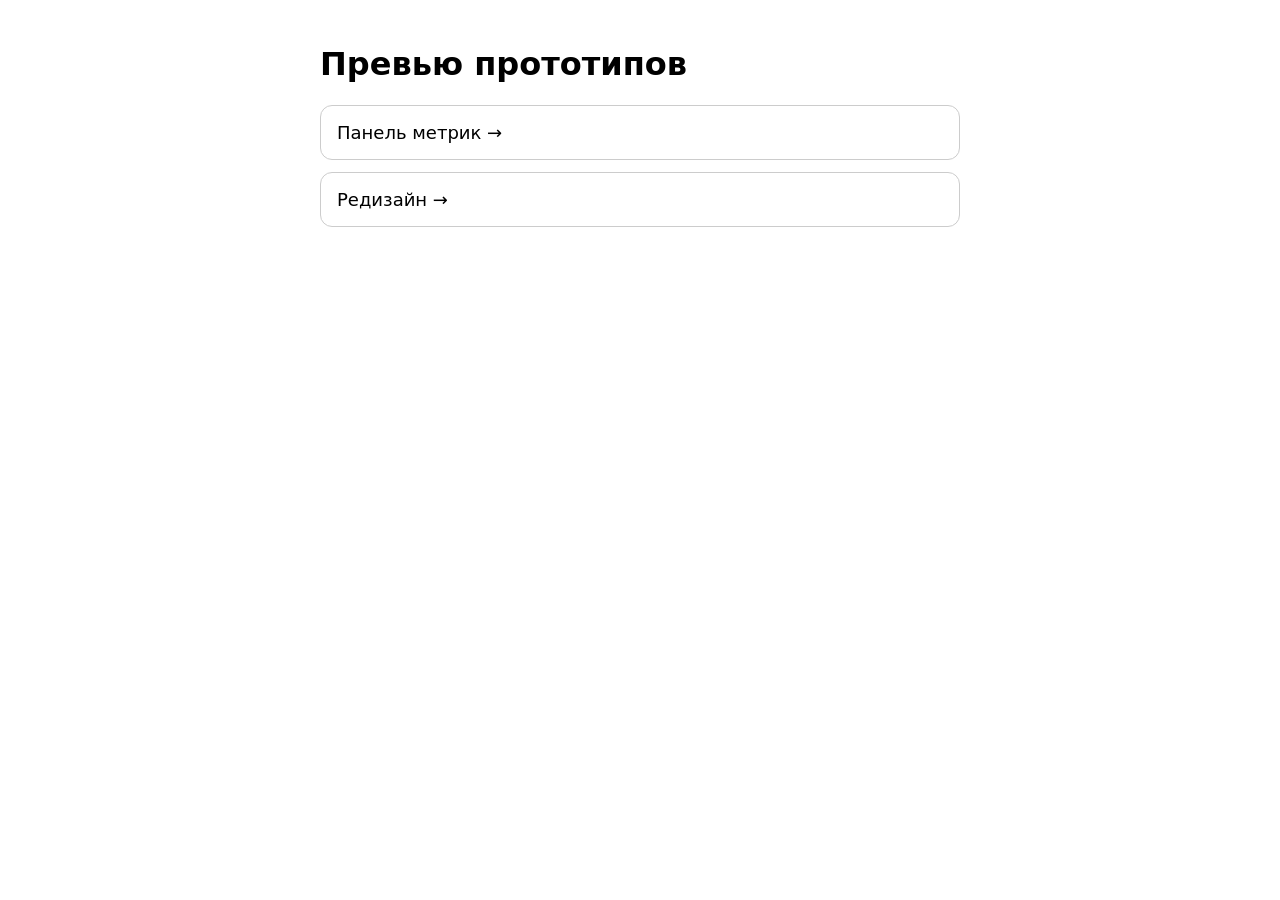
==== index.html @ 9a96636a "init: index, dashboard/, redesign/ placeholders, README" ====
<!doctype html><html lang="ru"><head><meta charset="utf-8"><meta name="viewport" content="width=device-width,initial-scale=1"><title>Cyclone · превью</title>
<style>body{font-family:system-ui;max-width:640px;margin:0 auto;padding:24px}a{display:block;padding:16px;margin:12px 0;border:1px solid #ccc;border-radius:12px;text-decoration:none;color:inherit;font-size:18px}</style></head>
<body><h1>Превью прототипов</h1><a href="dashboard/">Панель метрик →</a><a href="redesign/">Редизайн →</a></body></html>
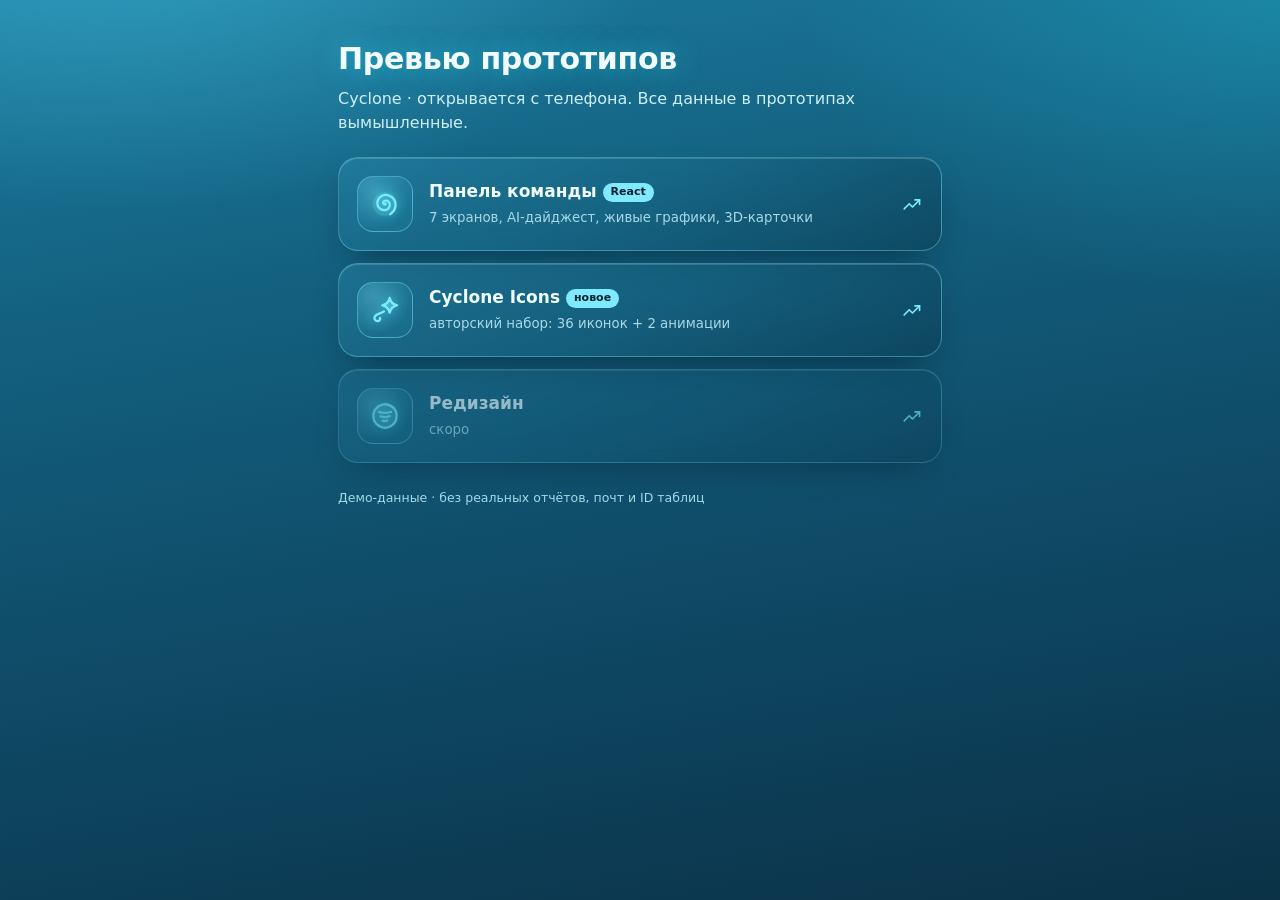
==== commit b0ced184: "dashboard: React preview (mock data), icons: Cyclone Icons showcase, index: new links" ====
--- a/index.html
+++ b/index.html
@@ -1,3 +1,18 @@
-<!doctype html><html lang="ru"><head><meta charset="utf-8"><meta name="viewport" content="width=device-width,initial-scale=1"><title>Cyclone · превью</title>
-<style>body{font-family:system-ui;max-width:640px;margin:0 auto;padding:24px}a{display:block;padding:16px;margin:12px 0;border:1px solid #ccc;border-radius:12px;text-decoration:none;color:inherit;font-size:18px}</style></head>
-<body><h1>Превью прототипов</h1><a href="dashboard/">Панель метрик →</a><a href="redesign/">Редизайн →</a></body></html>
+<!doctype html><html lang="ru"><head><meta charset="utf-8"><meta name="viewport" content="width=device-width,initial-scale=1,viewport-fit=cover">
+<meta name="theme-color" content="#0B3247"><meta name="robots" content="noindex"><title>Cyclone · превью прототипов</title><style>
+*{box-sizing:border-box}body{margin:0;min-height:100vh;font:16px/1.5 system-ui,-apple-system,"Segoe UI",Roboto,sans-serif;color:#F1FCFF;
+background:radial-gradient(900px 500px at 10% -10%,rgba(76,205,236,.45),transparent 60%),radial-gradient(800px 500px at 100% 0%,rgba(43,223,249,.25),transparent 60%),linear-gradient(170deg,#1C7B9E,#13607F 30%,#0E4864 65%,#0B3247);background-attachment:fixed}
+.w{max-width:640px;margin:0 auto;padding:36px 18px 48px}h1{margin:0 0 6px;font-size:30px;letter-spacing:-.01em;text-shadow:0 0 24px rgba(43,223,249,.5)}p{margin:0 0 22px;color:#CFEFF7}
+a.c{display:flex;align-items:center;gap:16px;padding:18px;margin:12px 0;border-radius:20px;text-decoration:none;color:inherit;background:linear-gradient(155deg,rgba(64,170,205,.24),rgba(26,104,134,.36) 50%,rgba(9,52,72,.45));
+border:1px solid rgba(127,234,255,.35);box-shadow:0 16px 36px -18px rgba(1,16,26,.7),inset 0 1px 0 rgba(255,255,255,.16);backdrop-filter:blur(10px);-webkit-backdrop-filter:blur(10px);transition:transform .25s,box-shadow .25s,border-color .25s}
+a.c:hover,a.c:focus-visible{transform:translateY(-3px);border-color:#7FEAFF;box-shadow:0 0 0 1px rgba(127,234,255,.5),0 0 26px rgba(43,223,249,.45)}
+.i{display:grid;place-items:center;width:56px;height:56px;flex:none;border-radius:16px;color:#7FEAFF;background:radial-gradient(circle at 30% 25%,rgba(127,234,255,.32),rgba(43,223,249,.05) 70%);border:1px solid rgba(127,234,255,.4)}
+svg{width:32px;height:32px;overflow:visible;filter:drop-shadow(0 0 6px rgba(43,223,249,.7))}b{display:block;font-size:17px}small{color:#A8D9E5}.go{margin-left:auto;width:22px;height:22px;color:#7FEAFF;filter:none}
+.soon{opacity:.6}.tag{display:inline-block;margin-left:6px;padding:1px 8px;border-radius:999px;font-size:11px;font-weight:700;color:#04212E;background:#7FEAFF;vertical-align:2px}
+footer{margin-top:26px;font-size:12.5px;color:#A8D9E5}</style></head><body>
+<svg width="0" height="0" style="position:absolute" aria-hidden="true"><symbol id="cy-nav-overview" viewBox="0 0 24 24"><title>Обзор</title><g class="cy-duo"><path d="M21.2 12A9.2 9.2 0 1 1 21.2 11.98Z" fill="currentColor" opacity="0.16"/></g><g class="cy-line" fill="none" stroke="currentColor" stroke-width="1.75" stroke-linecap="round" stroke-linejoin="round"><path d="M10.5 11.45C10.53 11.31 10.54 10.87 10.68 10.61C10.82 10.34 11.06 10.05 11.35 9.86C11.64 9.67 12.03 9.51 12.42 9.48C12.81 9.45 13.29 9.5 13.69 9.68C14.09 9.85 14.53 10.15 14.83 10.53C15.13 10.91 15.41 11.42 15.51 11.94C15.61 12.46 15.61 13.1 15.45 13.65C15.29 14.21 14.98 14.82 14.55 15.27C14.12 15.72 13.52 16.15 12.88 16.38C12.25 16.6 11.47 16.71 10.76 16.62C10.04 16.52 9.24 16.25 8.61 15.81C7.98 15.38 7.36 14.73 6.97 14.02C6.58 13.31 6.31 12.4 6.28 11.54C6.26 10.68 6.43 9.69 6.82 8.87C7.2 8.05 7.84 7.2 8.59 6.62C9.34 6.03 10.34 5.54 11.32 5.34C12.3 5.15 13.46 5.16 14.47 5.44C15.48 5.72 16.56 6.28 17.37 7.02C18.18 7.75 18.93 8.79 19.34 9.85C19.75 10.92 19.95 12.22 19.84 13.41C19.72 14.59 19.3 15.9 18.64 16.95C17.98 17.99 16.34 19.22 15.88 19.68"/><path d="M12 12m-1.35 0a1.35 1.35 0 1 0 2.7 0a1.35 1.35 0 1 0 -2.7 0" fill="currentColor" stroke="none"/></g></symbol><symbol id="cy-nav-ideas" viewBox="0 0 24 24"><title>Идеи дня</title><g class="cy-duo"><path d="M15.5 3Q16.49 7.51 21 8.5Q16.49 9.49 15.5 14Q14.51 9.49 10 8.5Q14.51 7.51 15.5 3Z" fill="currentColor" opacity="0.32"/></g><g class="cy-line" fill="none" stroke="currentColor" stroke-width="1.75" stroke-linecap="round" stroke-linejoin="round"><path d="M15.5 3Q16.49 7.51 21 8.5Q16.49 9.49 15.5 14Q14.51 9.49 10 8.5Q14.51 7.51 15.5 3Z"/><path d="M11.2 13.1C8.6 15.2 5.6 14.6 4.4 16.9C3.5 18.7 4.9 20.6 6.8 20.3C8 20.1 8.6 19 8.2 18"/></g></symbol><symbol id="cy-nav-glm" viewBox="0 0 24 24"><title>GLM и токеномика</title><g class="cy-duo"><path d="M20.75 12A8.75 8.75 0 1 1 20.75 11.98Z" fill="currentColor" opacity="0.16"/></g><g class="cy-line" fill="none" stroke="currentColor" stroke-width="1.75" stroke-linecap="round" stroke-linejoin="round"><path d="M20.75 12A8.75 8.75 0 1 1 20.75 11.98Z"/><path d="M7.4 8.9Q12 10.5 16.6 8.9M8.6 12.3Q12.3 13.5 15.4 12.1M10.2 15.5Q12.4 16.3 13.6 15.2"/></g></symbol><symbol id="cy-metric-trend-up" viewBox="0 0 24 24"><title>Тренд вверх</title><g class="cy-line" fill="none" stroke="currentColor" stroke-width="1.75" stroke-linecap="round" stroke-linejoin="round"><path d="M3.5 17.25L9 11.75L12.5 15.25L20.25 7.5"/><path d="M15.25 7.5H20.25V12.5"/></g></symbol></svg>
+<div class="w"><h1>Превью прототипов</h1><p>Cyclone · открывается с телефона. Все данные в прототипах вымышленные.</p>
+<a class="c" href="dashboard/"><span class="i"><svg><use href="#cy-nav-overview"/></svg></span><span><b>Панель команды<span class="tag">React</span></b><small>7 экранов, AI-дайджест, живые графики, 3D-карточки</small></span><svg class="go"><use href="#cy-metric-trend-up"/></svg></a>
+<a class="c" href="icons/"><span class="i"><svg><use href="#cy-nav-ideas"/></svg></span><span><b>Cyclone Icons<span class="tag">новое</span></b><small>авторский набор: 36 иконок + 2 анимации</small></span><svg class="go"><use href="#cy-metric-trend-up"/></svg></a>
+<a class="c soon" href="redesign/"><span class="i"><svg><use href="#cy-nav-glm"/></svg></span><span><b>Редизайн</b><small>скоро</small></span><svg class="go"><use href="#cy-metric-trend-up"/></svg></a>
+<footer>Демо-данные · без реальных отчётов, почт и ID таблиц</footer></div></body></html>
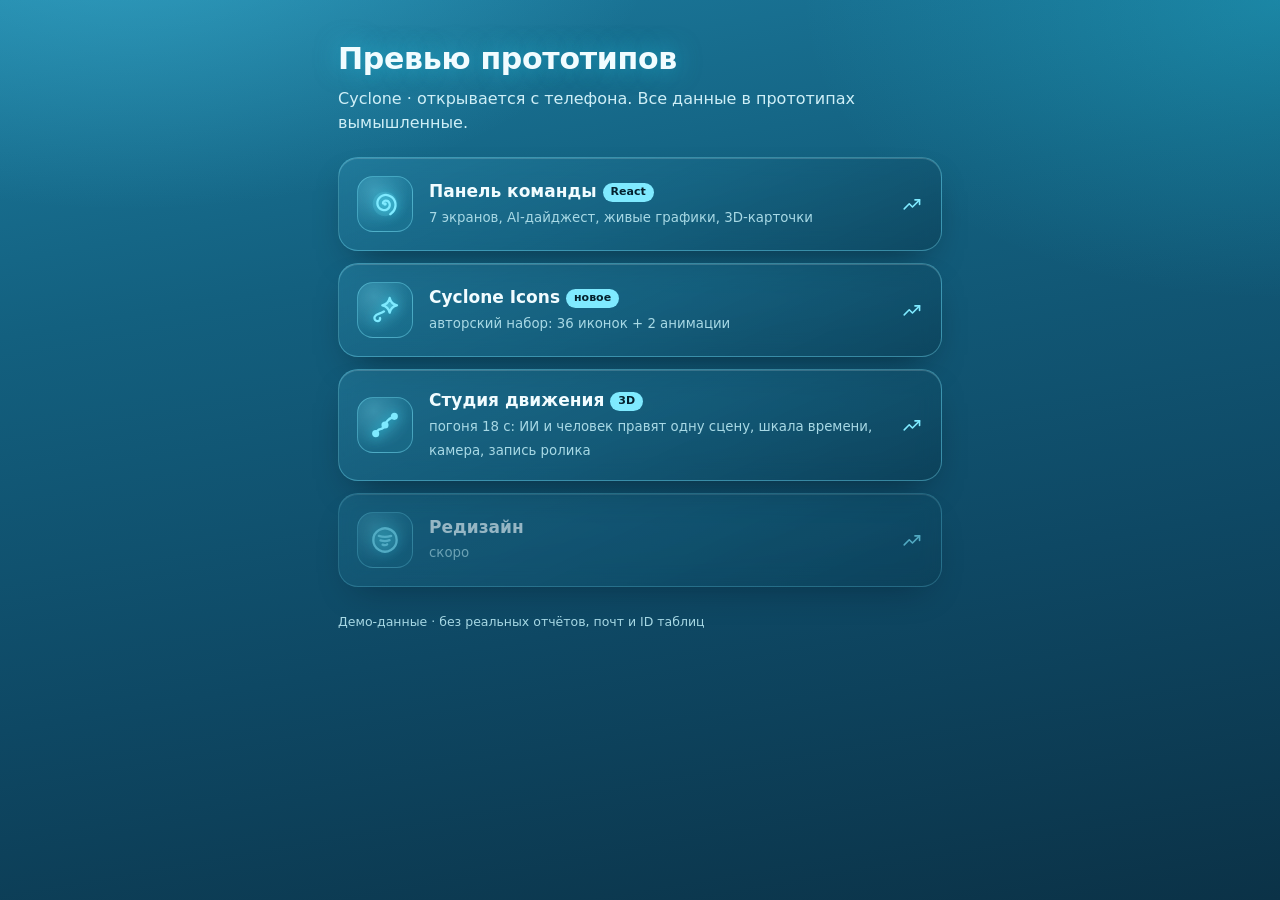
==== commit c03a5f50: "motion-studio: студия движения (погоня 3D) на ArcEngine + Babylon.js, лицензии; карточка на главной" ====
--- a/index.html
+++ b/index.html
@@ -1,5 +1,5 @@
 <!doctype html><html lang="ru"><head><meta charset="utf-8"><meta name="viewport" content="width=device-width,initial-scale=1,viewport-fit=cover">
-<meta name="theme-color" content="#0B3247"><meta name="robots" content="noindex"><title>Cyclone · превью прототипов</title><style>
+<meta name="theme-color" content="#0B3247"><meta name="robots" content="noindex"><link rel="icon" type="image/svg+xml" href="data:image/svg+xml,%3Csvg xmlns='http://www.w3.org/2000/svg' viewBox='0 0 24 24'%3E%3Cdefs%3E%3ClinearGradient id='g' x1='0' y1='0' x2='0' y2='1'%3E%3Cstop offset='0' stop-color='%231C7B9E'/%3E%3Cstop offset='1' stop-color='%230B3247'/%3E%3C/linearGradient%3E%3C/defs%3E%3Crect width='24' height='24' rx='6' fill='url%28%23g%29'/%3E%3Cg class='cy-line' fill='none' stroke='%237FEAFF' stroke-width='2.1' stroke-linecap='round' stroke-linejoin='round'%3E%3Cpath d='M10.5 11.45C10.53 11.31 10.54 10.87 10.68 10.61C10.82 10.34 11.06 10.05 11.35 9.86C11.64 9.67 12.03 9.51 12.42 9.48C12.81 9.45 13.29 9.5 13.69 9.68C14.09 9.85 14.53 10.15 14.83 10.53C15.13 10.91 15.41 11.42 15.51 11.94C15.61 12.46 15.61 13.1 15.45 13.65C15.29 14.21 14.98 14.82 14.55 15.27C14.12 15.72 13.52 16.15 12.88 16.38C12.25 16.6 11.47 16.71 10.76 16.62C10.04 16.52 9.24 16.25 8.61 15.81C7.98 15.38 7.36 14.73 6.97 14.02C6.58 13.31 6.31 12.4 6.28 11.54C6.26 10.68 6.43 9.69 6.82 8.87C7.2 8.05 7.84 7.2 8.59 6.62C9.34 6.03 10.34 5.54 11.32 5.34C12.3 5.15 13.46 5.16 14.47 5.44C15.48 5.72 16.56 6.28 17.37 7.02C18.18 7.75 18.93 8.79 19.34 9.85C19.75 10.92 19.95 12.22 19.84 13.41C19.72 14.59 19.3 15.9 18.64 16.95C17.98 17.99 16.34 19.22 15.88 19.68'/%3E%3Cpath d='M12 12m-1.35 0a1.35 1.35 0 1 0 2.7 0a1.35 1.35 0 1 0 -2.7 0' fill='%237FEAFF' stroke='none'/%3E%3C/g%3E%3C/svg%3E"><title>Cyclone · превью прототипов</title><style>
 *{box-sizing:border-box}body{margin:0;min-height:100vh;font:16px/1.5 system-ui,-apple-system,"Segoe UI",Roboto,sans-serif;color:#F1FCFF;
 background:radial-gradient(900px 500px at 10% -10%,rgba(76,205,236,.45),transparent 60%),radial-gradient(800px 500px at 100% 0%,rgba(43,223,249,.25),transparent 60%),linear-gradient(170deg,#1C7B9E,#13607F 30%,#0E4864 65%,#0B3247);background-attachment:fixed}
 .w{max-width:640px;margin:0 auto;padding:36px 18px 48px}h1{margin:0 0 6px;font-size:30px;letter-spacing:-.01em;text-shadow:0 0 24px rgba(43,223,249,.5)}p{margin:0 0 22px;color:#CFEFF7}
@@ -10,9 +10,10 @@
 svg{width:32px;height:32px;overflow:visible;filter:drop-shadow(0 0 6px rgba(43,223,249,.7))}b{display:block;font-size:17px}small{color:#A8D9E5}.go{margin-left:auto;width:22px;height:22px;color:#7FEAFF;filter:none}
 .soon{opacity:.6}.tag{display:inline-block;margin-left:6px;padding:1px 8px;border-radius:999px;font-size:11px;font-weight:700;color:#04212E;background:#7FEAFF;vertical-align:2px}
 footer{margin-top:26px;font-size:12.5px;color:#A8D9E5}</style></head><body>
-<svg width="0" height="0" style="position:absolute" aria-hidden="true"><symbol id="cy-nav-overview" viewBox="0 0 24 24"><title>Обзор</title><g class="cy-duo"><path d="M21.2 12A9.2 9.2 0 1 1 21.2 11.98Z" fill="currentColor" opacity="0.16"/></g><g class="cy-line" fill="none" stroke="currentColor" stroke-width="1.75" stroke-linecap="round" stroke-linejoin="round"><path d="M10.5 11.45C10.53 11.31 10.54 10.87 10.68 10.61C10.82 10.34 11.06 10.05 11.35 9.86C11.64 9.67 12.03 9.51 12.42 9.48C12.81 9.45 13.29 9.5 13.69 9.68C14.09 9.85 14.53 10.15 14.83 10.53C15.13 10.91 15.41 11.42 15.51 11.94C15.61 12.46 15.61 13.1 15.45 13.65C15.29 14.21 14.98 14.82 14.55 15.27C14.12 15.72 13.52 16.15 12.88 16.38C12.25 16.6 11.47 16.71 10.76 16.62C10.04 16.52 9.24 16.25 8.61 15.81C7.98 15.38 7.36 14.73 6.97 14.02C6.58 13.31 6.31 12.4 6.28 11.54C6.26 10.68 6.43 9.69 6.82 8.87C7.2 8.05 7.84 7.2 8.59 6.62C9.34 6.03 10.34 5.54 11.32 5.34C12.3 5.15 13.46 5.16 14.47 5.44C15.48 5.72 16.56 6.28 17.37 7.02C18.18 7.75 18.93 8.79 19.34 9.85C19.75 10.92 19.95 12.22 19.84 13.41C19.72 14.59 19.3 15.9 18.64 16.95C17.98 17.99 16.34 19.22 15.88 19.68"/><path d="M12 12m-1.35 0a1.35 1.35 0 1 0 2.7 0a1.35 1.35 0 1 0 -2.7 0" fill="currentColor" stroke="none"/></g></symbol><symbol id="cy-nav-ideas" viewBox="0 0 24 24"><title>Идеи дня</title><g class="cy-duo"><path d="M15.5 3Q16.49 7.51 21 8.5Q16.49 9.49 15.5 14Q14.51 9.49 10 8.5Q14.51 7.51 15.5 3Z" fill="currentColor" opacity="0.32"/></g><g class="cy-line" fill="none" stroke="currentColor" stroke-width="1.75" stroke-linecap="round" stroke-linejoin="round"><path d="M15.5 3Q16.49 7.51 21 8.5Q16.49 9.49 15.5 14Q14.51 9.49 10 8.5Q14.51 7.51 15.5 3Z"/><path d="M11.2 13.1C8.6 15.2 5.6 14.6 4.4 16.9C3.5 18.7 4.9 20.6 6.8 20.3C8 20.1 8.6 19 8.2 18"/></g></symbol><symbol id="cy-nav-glm" viewBox="0 0 24 24"><title>GLM и токеномика</title><g class="cy-duo"><path d="M20.75 12A8.75 8.75 0 1 1 20.75 11.98Z" fill="currentColor" opacity="0.16"/></g><g class="cy-line" fill="none" stroke="currentColor" stroke-width="1.75" stroke-linecap="round" stroke-linejoin="round"><path d="M20.75 12A8.75 8.75 0 1 1 20.75 11.98Z"/><path d="M7.4 8.9Q12 10.5 16.6 8.9M8.6 12.3Q12.3 13.5 15.4 12.1M10.2 15.5Q12.4 16.3 13.6 15.2"/></g></symbol><symbol id="cy-metric-trend-up" viewBox="0 0 24 24"><title>Тренд вверх</title><g class="cy-line" fill="none" stroke="currentColor" stroke-width="1.75" stroke-linecap="round" stroke-linejoin="round"><path d="M3.5 17.25L9 11.75L12.5 15.25L20.25 7.5"/><path d="M15.25 7.5H20.25V12.5"/></g></symbol></svg>
+<svg width="0" height="0" style="position:absolute" aria-hidden="true"><symbol id="cy-nav-overview" viewBox="0 0 24 24"><title>Обзор</title><g class="cy-duo"><path d="M21.2 12A9.2 9.2 0 1 1 21.2 11.98Z" fill="currentColor" opacity="0.16"/></g><g class="cy-line" fill="none" stroke="currentColor" stroke-width="1.75" stroke-linecap="round" stroke-linejoin="round"><path d="M10.5 11.45C10.53 11.31 10.54 10.87 10.68 10.61C10.82 10.34 11.06 10.05 11.35 9.86C11.64 9.67 12.03 9.51 12.42 9.48C12.81 9.45 13.29 9.5 13.69 9.68C14.09 9.85 14.53 10.15 14.83 10.53C15.13 10.91 15.41 11.42 15.51 11.94C15.61 12.46 15.61 13.1 15.45 13.65C15.29 14.21 14.98 14.82 14.55 15.27C14.12 15.72 13.52 16.15 12.88 16.38C12.25 16.6 11.47 16.71 10.76 16.62C10.04 16.52 9.24 16.25 8.61 15.81C7.98 15.38 7.36 14.73 6.97 14.02C6.58 13.31 6.31 12.4 6.28 11.54C6.26 10.68 6.43 9.69 6.82 8.87C7.2 8.05 7.84 7.2 8.59 6.62C9.34 6.03 10.34 5.54 11.32 5.34C12.3 5.15 13.46 5.16 14.47 5.44C15.48 5.72 16.56 6.28 17.37 7.02C18.18 7.75 18.93 8.79 19.34 9.85C19.75 10.92 19.95 12.22 19.84 13.41C19.72 14.59 19.3 15.9 18.64 16.95C17.98 17.99 16.34 19.22 15.88 19.68"/><path d="M12 12m-1.35 0a1.35 1.35 0 1 0 2.7 0a1.35 1.35 0 1 0 -2.7 0" fill="currentColor" stroke="none"/></g></symbol><symbol id="cy-nav-ideas" viewBox="0 0 24 24"><title>Идеи дня</title><g class="cy-duo"><path d="M15.5 3Q16.49 7.51 21 8.5Q16.49 9.49 15.5 14Q14.51 9.49 10 8.5Q14.51 7.51 15.5 3Z" fill="currentColor" opacity="0.32"/></g><g class="cy-line" fill="none" stroke="currentColor" stroke-width="1.75" stroke-linecap="round" stroke-linejoin="round"><path d="M15.5 3Q16.49 7.51 21 8.5Q16.49 9.49 15.5 14Q14.51 9.49 10 8.5Q14.51 7.51 15.5 3Z"/><path d="M11.2 13.1C8.6 15.2 5.6 14.6 4.4 16.9C3.5 18.7 4.9 20.6 6.8 20.3C8 20.1 8.6 19 8.2 18"/></g></symbol><symbol id="cy-nav-glm" viewBox="0 0 24 24"><title>GLM и токеномика</title><g class="cy-duo"><path d="M20.75 12A8.75 8.75 0 1 1 20.75 11.98Z" fill="currentColor" opacity="0.16"/></g><g class="cy-line" fill="none" stroke="currentColor" stroke-width="1.75" stroke-linecap="round" stroke-linejoin="round"><path d="M20.75 12A8.75 8.75 0 1 1 20.75 11.98Z"/><path d="M7.4 8.9Q12 10.5 16.6 8.9M8.6 12.3Q12.3 13.5 15.4 12.1M10.2 15.5Q12.4 16.3 13.6 15.2"/></g></symbol><symbol id="cy-metric-trend-up" viewBox="0 0 24 24"><title>Тренд вверх</title><g class="cy-line" fill="none" stroke="currentColor" stroke-width="1.75" stroke-linecap="round" stroke-linejoin="round"><path d="M3.5 17.25L9 11.75L12.5 15.25L20.25 7.5"/><path d="M15.25 7.5H20.25V12.5"/></g></symbol><symbol id="ms-path" viewBox="0 0 24 24"><title>Путь</title><g class="cy-line" fill="none" stroke="currentColor" stroke-width="1.75" stroke-linecap="round" stroke-linejoin="round"><path d="M5 18.5c2-6 5-1 7-6.5s5-5 7-6.5"/><circle cx="5" cy="18.5" r="1.8" fill="currentColor"/><circle cx="12" cy="12" r="1.8" fill="currentColor"/><circle cx="19" cy="5.5" r="1.8" fill="currentColor"/></g></symbol></svg>
 <div class="w"><h1>Превью прототипов</h1><p>Cyclone · открывается с телефона. Все данные в прототипах вымышленные.</p>
 <a class="c" href="dashboard/"><span class="i"><svg><use href="#cy-nav-overview"/></svg></span><span><b>Панель команды<span class="tag">React</span></b><small>7 экранов, AI-дайджест, живые графики, 3D-карточки</small></span><svg class="go"><use href="#cy-metric-trend-up"/></svg></a>
 <a class="c" href="icons/"><span class="i"><svg><use href="#cy-nav-ideas"/></svg></span><span><b>Cyclone Icons<span class="tag">новое</span></b><small>авторский набор: 36 иконок + 2 анимации</small></span><svg class="go"><use href="#cy-metric-trend-up"/></svg></a>
+<a class="c" href="motion-studio/"><span class="i"><svg><use href="#ms-path"/></svg></span><span><b>Студия движения<span class="tag">3D</span></b><small>погоня 18 с: ИИ и человек правят одну сцену, шкала времени, камера, запись ролика</small></span><svg class="go"><use href="#cy-metric-trend-up"/></svg></a>
 <a class="c soon" href="redesign/"><span class="i"><svg><use href="#cy-nav-glm"/></svg></span><span><b>Редизайн</b><small>скоро</small></span><svg class="go"><use href="#cy-metric-trend-up"/></svg></a>
 <footer>Демо-данные · без реальных отчётов, почт и ID таблиц</footer></div></body></html>
